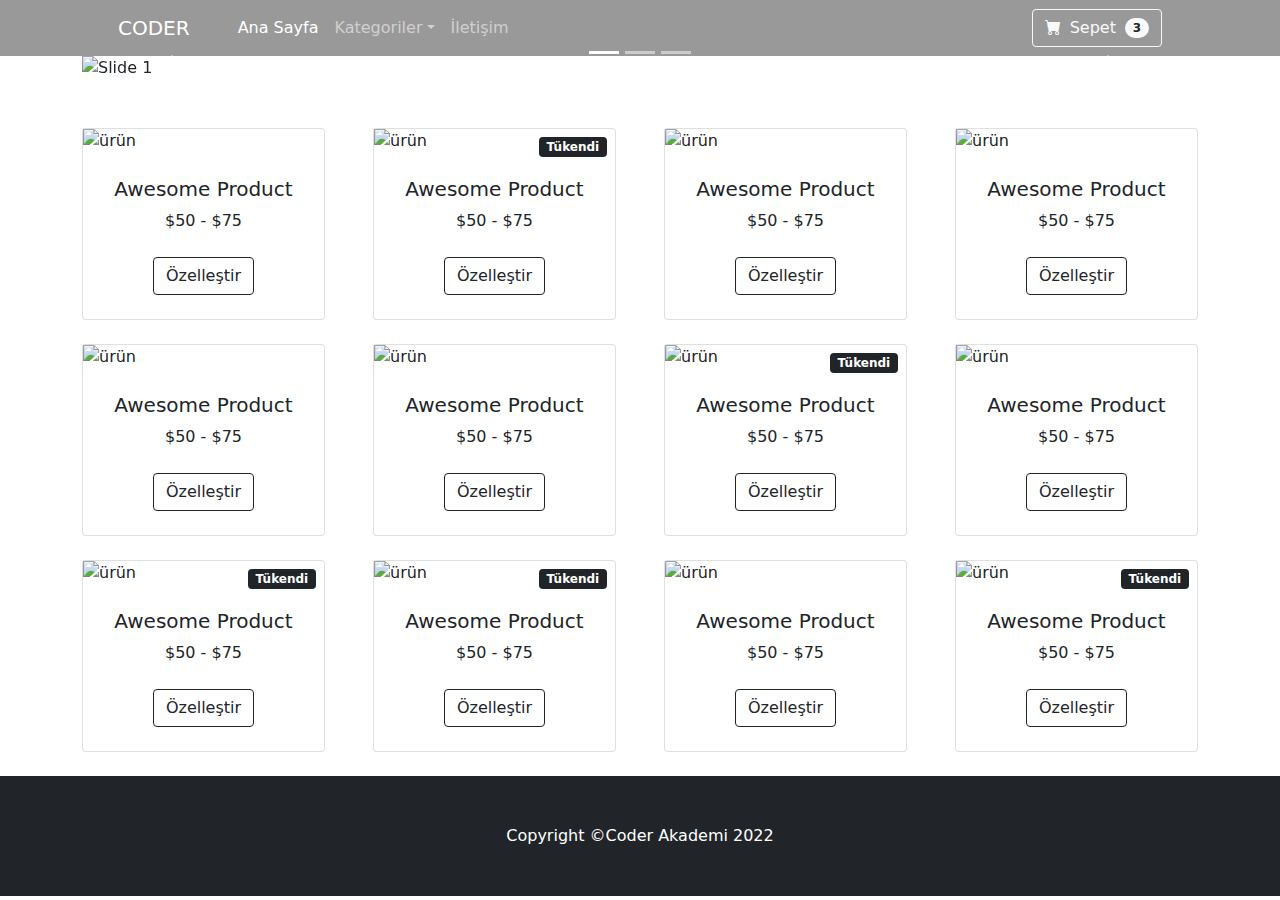
==== index.html @ fc286fdc "Product" ====
<!DOCTYPE html>
<html lang="en">

<head>
    <meta charset="UTF-8">
    <meta http-equiv="X-UA-Compatible" content="IE=edge">
    <meta name="viewport" content="width=device-width, initial-scale=1.0">
    <link href="https://cdn.jsdelivr.net/npm/bootstrap-icons@1.5.0/font/bootstrap-icons.css" rel="stylesheet" />

    <link rel="stylesheet" href="css/styles.css">
    <link rel="stylesheet" href="css/my.css">


    <title>Coder ECommerce Ana Sayfa</title>
</head>

<body>
    <!-- Navbar -->
    <nav class="navbar navbar-expand-lg navbar-dark bg-gray">
        <div class="container px-4 px-lg-5">
            <a href="" class="navbar-brand">CODER</a>
            <button class="navbar-toggler" type="button" data-bs-toggle="collapse" data-bs-target="#navbar-content">
                <span class="navbar-toggler-icon"></span>
            </button>
            <div id="navbar-content" class="collapse navbar-collapse">
                <ul class="navbar-nav me-auto mb-2 mb-lg-0 ms-lg-4">
                    <li class="nav-item"><a href="" class="nav-link active">Ana Sayfa</a></li>
                    <li class="nav-item dropdown">
                        <a href="" class="nav-link dropdown-toggle " id="navbar-dropdown" role="button"
                            data-bs-toggle="dropdown">Kategoriler</a>
                        <ul class="dropdown-menu">
                            <li><a href="" class="dropdown-item">Tüm Ürünler</a></li>
                            <li><a href="" class="dropdown-item">Bilgisayar</a></li>
                            <li><a href="" class="dropdown-item">Cep Telefonu</a></li>
                            <li><a href="" class="dropdown-item">Aksesuar</a></li>
                        </ul>
                    </li>
                    <li class="nav-item"><a href="" class="nav-link">İletişim</a></li>
                </ul>
                <form class="d-flex">
                    <button class="btn btn-outline-light">
                        <i class="bi-cart-fill me-1"></i> Sepet
                        <span class="badge bg-light text-dark ms-1 rounded-pill">3</span>
                    </button>
                </form>
            </div>
        </div>
    </nav>
    <!-- Navbar -->
    <!-- Slider -->
    <section class="container">
        <div id="carouselExampleCaptions" class="carousel slide" data-bs-ride="false">

            <!-- alttaki geçiş düğmeleri -->
            <div class="carousel-indicators">
                <button type="button" data-bs-target="#carouselExampleCaptions" data-bs-slide-to="0" aria-current="true"
                    class="active" aria-label="Slide 1"></button>
                <button type="button" data-bs-target="#carouselExampleCaptions" data-bs-slide-to="1"
                    aria-label="Slide 2"></button>
                <button type="button" data-bs-target="#carouselExampleCaptions" data-bs-slide-to="2"
                    aria-label="Slide 3"></button>
            </div>

            <!-- resimler ve yazılar -->
            <div class="carousel-inner">
                <div class="carousel-item active">
                    <img src="https://via.placeholder.com/1200x400" class="d-block w-100" alt="Slide 1">
                    <div class="carousel-caption d-none d-md-block">
                        <h5>First slide label</h5>
                        <p>Some representative placeholder content for the first slide.</p>
                    </div>
                </div>
                <div class="carousel-item">
                    <img src="https://via.placeholder.com/1200x400" class="d-block w-100" alt="slide 2">
                    <div class="carousel-caption d-none d-md-block">
                        <h5>Second slide label</h5>
                        <p>Some representative placeholder content for the second slide.</p>
                    </div>
                </div>
                <div class="carousel-item">
                    <img src="https://via.placeholder.com/1200x400" class="d-block w-100" alt="Slide 3">
                    <div class="carousel-caption d-none d-md-block">
                        <h5>Third slide label</h5>
                        <p>Some representative placeholder content for the third slide.</p>
                    </div>
                </div>
            </div>

            <!-- önceki ve sonraki butonları -->
            <button class="carousel-control-prev" type="button" data-bs-target="#carouselExampleCaptions"
                data-bs-slide="prev">
                <span class="carousel-control-prev-icon" aria-hidden="true"></span>
                <span class="visually-hidden">Previous</span>
            </button>
            <button class="carousel-control-next" type="button" data-bs-target="#carouselExampleCaptions"
                data-bs-slide="next">
                <span class="carousel-control-next-icon" aria-hidden="true"></span>
                <span class="visually-hidden">Next</span>
            </button>


        </div>
    </section>
    <!-- slider -->
    <!-- Products -->
    <section class="container mt-5">
        <div class="row gx-4 gx-lg-5 row-cols-1 row-cols-sm-2 row-cols-md-3 row-cols-xl-4 justify-content-center">

            <div class="col mb-4">
                <div class="card h-100">
                    <img src="https://via.placeholder.com/450x300" alt="ürün">
                    <div class="card-body p-4">
                        <div class="text-center">
                            <h5>Awesome Product</h5>
                            $50 - $75
                        </div>
                    </div>
                    <div class="card-footer p-4 pt-0 border-top-0 bg-transparent">
                        <div class="text-center">
                            <a href="" class="btn btn-outline-dark mt-auto">Özelleştir</a>
                        </div>
                    </div>
                </div>
            </div>
            <div class="col mb-4">
                <div class="card h-100">
                    <div class="badge bg-dark text-white position-absolute sold">Tükendi</div>
                    <img src="https://via.placeholder.com/450x300" alt="ürün">
                    <div class="card-body p-4">
                        <div class="text-center">
                            <h5>Awesome Product</h5>
                            $50 - $75
                        </div>
                    </div>
                    <div class="card-footer p-4 pt-0 border-top-0 bg-transparent">
                        <div class="text-center">
                            <a href="" class="btn btn-outline-dark mt-auto">Özelleştir</a>
                        </div>
                    </div>
                </div>
            </div>
            <div class="col mb-4">
                <div class="card h-100">
                    <img src="https://via.placeholder.com/450x300" alt="ürün">
                    <div class="card-body p-4">
                        <div class="text-center">
                            <h5>Awesome Product</h5>
                            $50 - $75
                        </div>
                    </div>
                    <div class="card-footer p-4 pt-0 border-top-0 bg-transparent">
                        <div class="text-center">
                            <a href="" class="btn btn-outline-dark mt-auto">Özelleştir</a>
                        </div>
                    </div>
                </div>
            </div>
            <div class="col mb-4">
                <div class="card h-100">
                    <img src="https://via.placeholder.com/450x300" alt="ürün">
                    <div class="card-body p-4">
                        <div class="text-center">
                            <h5>Awesome Product</h5>
                            $50 - $75
                        </div>
                    </div>
                    <div class="card-footer p-4 pt-0 border-top-0 bg-transparent">
                        <div class="text-center">
                            <a href="" class="btn btn-outline-dark mt-auto">Özelleştir</a>
                        </div>
                    </div>
                </div>
            </div>
            <div class="col mb-4">
                <div class="card h-100">
                    <img src="https://via.placeholder.com/450x300" alt="ürün">
                    <div class="card-body p-4">
                        <div class="text-center">
                            <h5>Awesome Product</h5>
                            $50 - $75
                        </div>
                    </div>
                    <div class="card-footer p-4 pt-0 border-top-0 bg-transparent">
                        <div class="text-center">
                            <a href="" class="btn btn-outline-dark mt-auto">Özelleştir</a>
                        </div>
                    </div>
                </div>
            </div>
            <div class="col mb-4">
                <div class="card h-100">
                    <img src="https://via.placeholder.com/450x300" alt="ürün">
                    <div class="card-body p-4">
                        <div class="text-center">
                            <h5>Awesome Product</h5>
                            $50 - $75
                        </div>
                    </div>
                    <div class="card-footer p-4 pt-0 border-top-0 bg-transparent">
                        <div class="text-center">
                            <a href="" class="btn btn-outline-dark mt-auto">Özelleştir</a>
                        </div>
                    </div>
                </div>
            </div>
            <div class="col mb-4">
                <div class="card h-100">
                    <div class="badge bg-dark text-white position-absolute sold">Tükendi</div>
                    <img src="https://via.placeholder.com/450x300" alt="ürün">
                    <div class="card-body p-4">
                        <div class="text-center">
                            <h5>Awesome Product</h5>
                            $50 - $75
                        </div>
                    </div>
                    <div class="card-footer p-4 pt-0 border-top-0 bg-transparent">
                        <div class="text-center">
                            <a href="" class="btn btn-outline-dark mt-auto">Özelleştir</a>
                        </div>
                    </div>
                </div>
            </div>
            <div class="col mb-4">
                <div class="card h-100">
                    <img src="https://via.placeholder.com/450x300" alt="ürün">
                    <div class="card-body p-4">
                        <div class="text-center">
                            <h5>Awesome Product</h5>
                            $50 - $75
                        </div>
                    </div>
                    <div class="card-footer p-4 pt-0 border-top-0 bg-transparent">
                        <div class="text-center">
                            <a href="" class="btn btn-outline-dark mt-auto">Özelleştir</a>
                        </div>
                    </div>
                </div>
            </div>
            <div class="col mb-4">
                <div class="card h-100">
                    <div class="badge bg-dark text-white position-absolute sold">Tükendi</div>
                    <img src="https://via.placeholder.com/450x300" alt="ürün">
                    <div class="card-body p-4">
                        <div class="text-center">
                            <h5>Awesome Product</h5>
                            $50 - $75
                        </div>
                    </div>
                    <div class="card-footer p-4 pt-0 border-top-0 bg-transparent">
                        <div class="text-center">
                            <a href="" class="btn btn-outline-dark mt-auto">Özelleştir</a>
                        </div>
                    </div>
                </div>
            </div>
            <div class="col mb-4">
                <div class="card h-100">
                    <div class="badge bg-dark text-white position-absolute sold">Tükendi</div>
                    <img src="https://via.placeholder.com/450x300" alt="ürün">
                    <div class="card-body p-4">
                        <div class="text-center">
                            <h5>Awesome Product</h5>
                            $50 - $75
                        </div>
                    </div>
                    <div class="card-footer p-4 pt-0 border-top-0 bg-transparent">
                        <div class="text-center">
                            <a href="" class="btn btn-outline-dark mt-auto">Özelleştir</a>
                        </div>
                    </div>
                </div>
            </div>
            <div class="col mb-4">
                <div class="card h-100">
                    <img src="https://via.placeholder.com/450x300" alt="ürün">
                    <div class="card-body p-4">
                        <div class="text-center">
                            <h5>Awesome Product</h5>
                            $50 - $75
                        </div>
                    </div>
                    <div class="card-footer p-4 pt-0 border-top-0 bg-transparent">
                        <div class="text-center">
                            <a href="" class="btn btn-outline-dark mt-auto">Özelleştir</a>
                        </div>
                    </div>
                </div>
            </div>
            <div class="col mb-4">
                <div class="card h-100">
                    <div class="badge bg-dark text-white position-absolute sold">Tükendi</div>
                    <img src="https://via.placeholder.com/450x300" alt="ürün">
                    <div class="card-body p-4">
                        <div class="text-center">
                            <h5>Awesome Product</h5>
                            $50 - $75
                        </div>
                    </div>
                    <div class="card-footer p-4 pt-0 border-top-0 bg-transparent">
                        <div class="text-center">
                            <a href="" class="btn btn-outline-dark mt-auto">Özelleştir</a>
                        </div>
                    </div>
                </div>
            </div>
        </div>
    </section>
    <!-- Products -->


    <!-- footer -->
    <footer class="py-5 bg-dark">
        <div class="container">
            <p class="m-0 text-center text-white">Copyright &copy;Coder Akademi 2022</p>
        </div>
    </footer>
    <!-- footer -->


    <script src="https://cdn.jsdelivr.net/npm/bootstrap@5.1.3/dist/js/bootstrap.bundle.min.js"></script>
</body>

</html>
---- css/my.css ----
.bg-gray {
    background-color: rgb(153, 153, 153);
}

.sold {
    top: 0.5rem;
    right: 0.5rem;
}
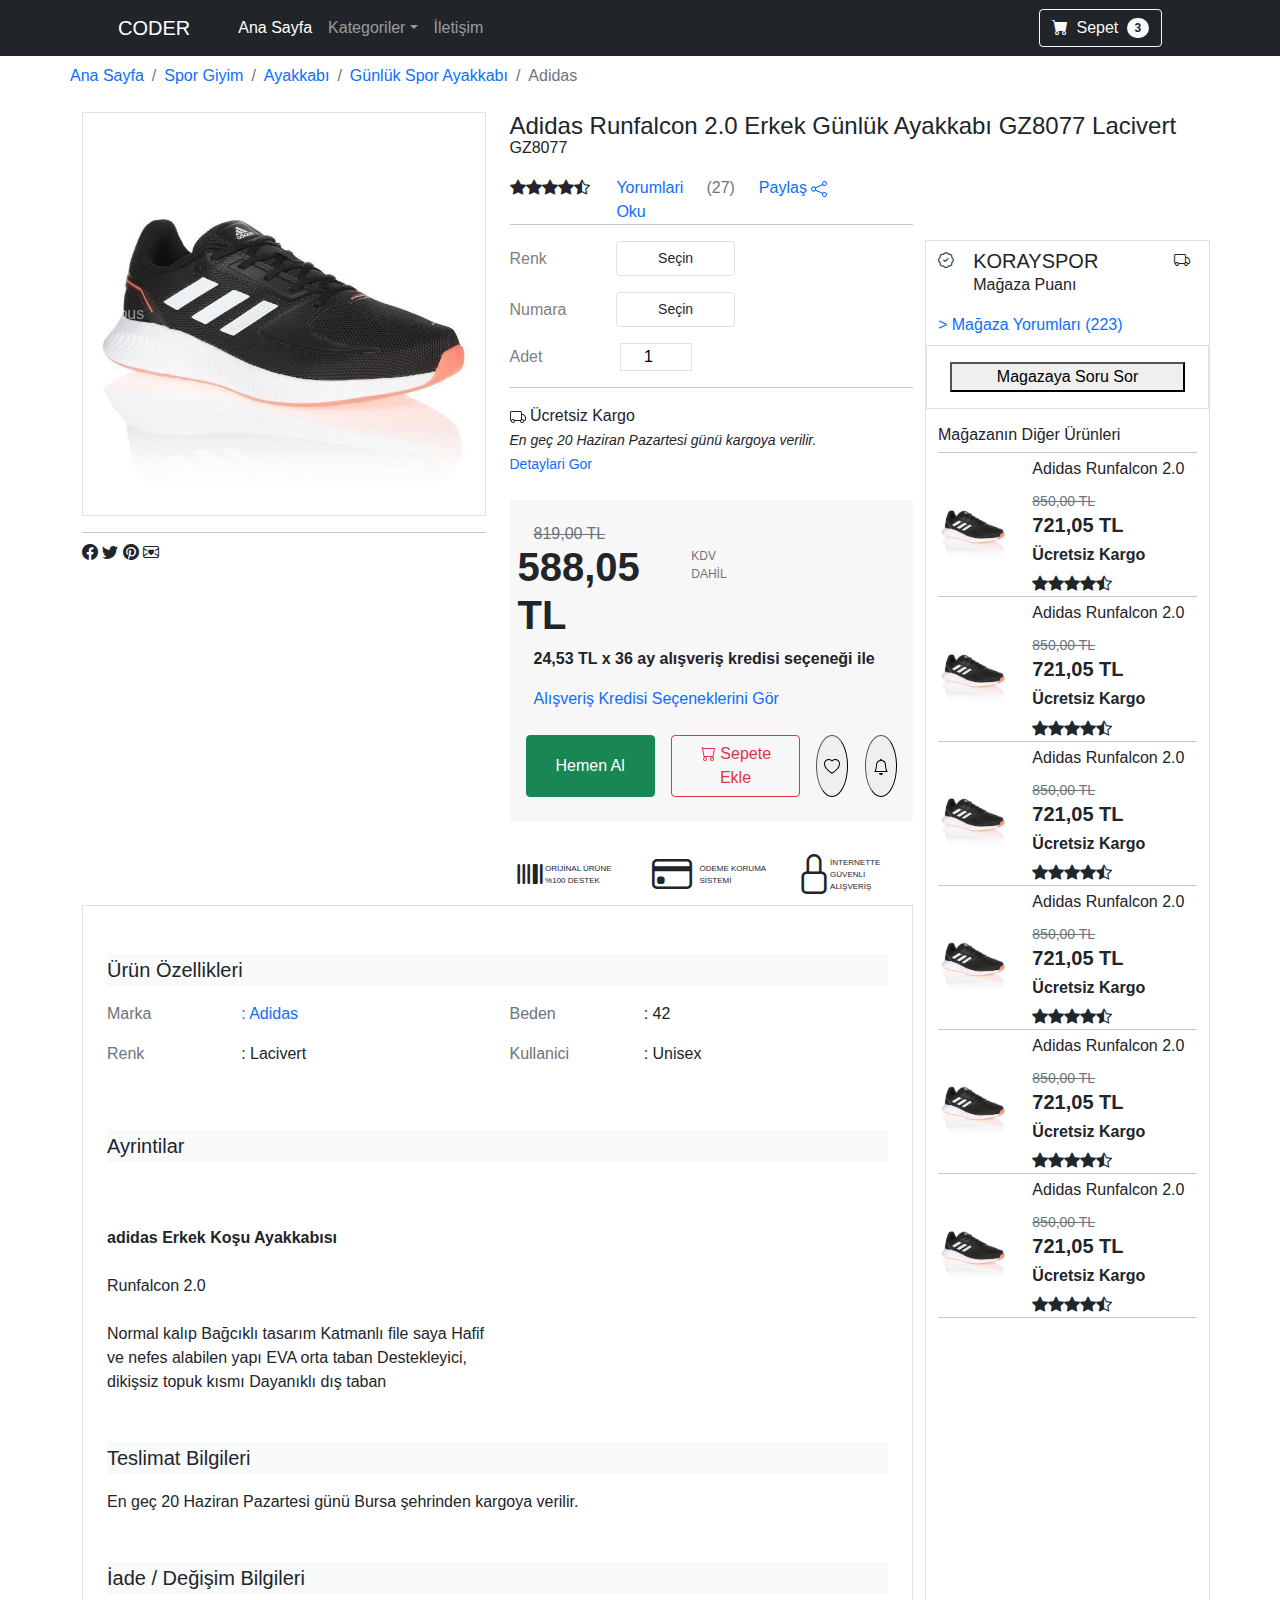
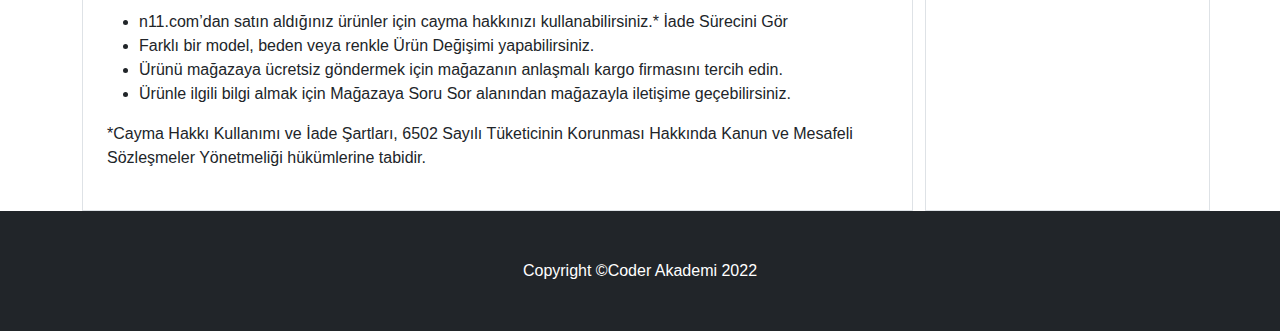
==== commit e106fd5a: "index" ====
--- a/index.html
+++ b/index.html
@@ -7,16 +7,19 @@
     <meta name="viewport" content="width=device-width, initial-scale=1.0">
     <link href="https://cdn.jsdelivr.net/npm/bootstrap-icons@1.5.0/font/bootstrap-icons.css" rel="stylesheet" />
 
+
+    <link rel="stylesheet" href="css/my.css">
+
     <link rel="stylesheet" href="css/styles.css">
-    <link rel="stylesheet" href="css/my.css">
-
-
-    <title>Coder ECommerce Ana Sayfa</title>
+    <link rel="stylesheet" href="css/product.css">
+
+
+    <title>Coder ECommerce Urun Sayfasi</title>
 </head>
 
 <body>
     <!-- Navbar -->
-    <nav class="navbar navbar-expand-lg navbar-dark bg-gray">
+    <nav class="navbar navbar-expand-lg navbar-dark bg-dark">
         <div class="container px-4 px-lg-5">
             <a href="" class="navbar-brand">CODER</a>
             <button class="navbar-toggler" type="button" data-bs-toggle="collapse" data-bs-target="#navbar-content">
@@ -47,269 +50,400 @@
         </div>
     </nav>
     <!-- Navbar -->
-    <!-- Slider -->
-    <section class="container">
-        <div id="carouselExampleCaptions" class="carousel slide" data-bs-ride="false">
-
-            <!-- alttaki geçiş düğmeleri -->
-            <div class="carousel-indicators">
-                <button type="button" data-bs-target="#carouselExampleCaptions" data-bs-slide-to="0" aria-current="true"
-                    class="active" aria-label="Slide 1"></button>
-                <button type="button" data-bs-target="#carouselExampleCaptions" data-bs-slide-to="1"
-                    aria-label="Slide 2"></button>
-                <button type="button" data-bs-target="#carouselExampleCaptions" data-bs-slide-to="2"
-                    aria-label="Slide 3"></button>
+
+
+    <!-- Breadcrumb -->
+    <nav class="container breadcrumb">
+        <ol class="breadcrumb my-2">
+            <li class="breadcrumb-item"><a href="#">Ana Sayfa</a></li>
+            <li class="breadcrumb-item"><a href="#">Spor Giyim </a></li>
+            <li class="breadcrumb-item"><a href="#">Ayakkabı</a></li>
+            <li class="breadcrumb-item"><a href="#">Günlük Spor
+                    Ayakkabı</a></li>
+            <li class="breadcrumb-item active">Adidas </li>
+
+        </ol>
+    </nav>
+    <!-- Breadcrumb -->
+
+
+    <!-- Product -->
+    <div class="container ">
+        <div class="row">
+            <div class="left col-9">
+                <div class="row">
+                    <div class="col">
+                        <div class="urun-slider border">
+                            <div id="carouselExampleIndicators" class="carousel slide" data-ride="carousel">
+                                <ol class="carousel-indicators">
+                                    <li data-target="#carouselExampleIndicators" data-slide-to="0" class="active"></li>
+                                    <li data-target="#carouselExampleIndicators" data-slide-to="1"></li>
+                                    <li data-target="#carouselExampleIndicators" data-slide-to="2"></li>
+                                </ol>
+                                <div class="carousel-inner">
+                                    <div class="carousel-item active">
+                                        <img class="d-block w-100" src="img/Product1.jpg" alt="First slide">
+                                    </div>
+                                    <div class="carousel-item">
+                                        <img class="d-block w-100" src="img/2.jpg" alt="Second slide">
+                                    </div>
+                                    <div class="carousel-item">
+                                        <img class="d-block w-100" src="img/" alt="Third slide">
+                                    </div>
+                                </div>
+                                <a class="carousel-control-prev" href="#carouselExampleIndicators" role="button"
+                                    data-slide="prev">
+                                    <span class="carousel-control-prev-icon" aria-hidden="true"></span>
+                                    <span class="sr-only">Previous</span>
+                                </a>
+                                <a class="carousel-control-next" href="#carouselExampleIndicators" role="button"
+                                    data-slide="next">
+                                    <span class="carousel-control-next-icon" aria-hidden="true"></span>
+                                    <span class="sr-only">Next</span>
+                                </a>
+                            </div>
+
+                        </div>
+
+                        <hr class="mb-2">
+
+                        <i class="bi bi-facebook"></i>
+                        <i class="bi bi-twitter"></i>
+                        <i class="bi bi-pinterest"></i>
+                        <i class="bi bi-envelope-heart"></i>
+
+                    </div>
+
+                    <div class="col">
+
+                        <h4 id="product-header">Adidas Runfalcon 2.0 Erkek Günlük Ayakkabı GZ8077 Lacivert
+                        </h4>
+                        <p class="mt-4">GZ8077 </p>
+                        <div class="row ">
+                            <div class="star col-3  justify-content-end pr-1">
+                                <i class="bi bi-star-fill"></i><i class="bi bi-star-fill"></i><i
+                                    class="bi bi-star-fill"></i><i class="bi bi-star-fill"></i><i
+                                    class="bi bi-star-half"></i>
+                            </div>
+                            <div class="comment d-flex ml-0 col-4 justify-content-start">
+                                <a href="">Yorumlari Oku </a>
+                                <p class="text-secondary"> (27)</p>
+                            </div>
+                            <div class="share col-3">
+                                <a href="">Paylaş <svg xmlns="http://www.w3.org/2000/svg" width="16" height="16"
+                                        fill="currentColor" class="bi bi-share" viewBox="0 0 16 16">
+                                        <path
+                                            d="M13.5 1a1.5 1.5 0 1 0 0 3 1.5 1.5 0 0 0 0-3zM11 2.5a2.5 2.5 0 1 1 .603 1.628l-6.718 3.12a2.499 2.499 0 0 1 0 1.504l6.718 3.12a2.5 2.5 0 1 1-.488.876l-6.718-3.12a2.5 2.5 0 1 1 0-3.256l6.718-3.12A2.5 2.5 0 0 1 11 2.5zm-8.5 4a1.5 1.5 0 1 0 0 3 1.5 1.5 0 0 0 0-3zm11 5.5a1.5 1.5 0 1 0 0 3 1.5 1.5 0 0 0 0-3z" />
+                                    </svg></a>
+                            </div>
+                        </div>
+                        <hr class="p-0 mt-0">
+
+                        <div class="Acilir3lu row mb-3">
+                            <p class=" my-auto col-3 text-md-start">Renk</p>
+                            <div class="col-4 dropdown">
+                                <select class="form-control border text-center" id="exampleFormControlSelect1">
+                                    <option class="text-secondary">Seçin</option>
+
+                                    <option>Lacivert</option>
+                                    <option>Siyah</option>
+                                    <option>Kirmizi</option>
+                                    <option>Bej</option>
+
+                                </select>
+                            </div>
+                        </div>
+                        <div class="Acilir3lu row mb-3">
+                            <p class="my-auto col-3 text-md-start">Numara</p>
+                            <div class="col-4">
+                                <select class="form-control border text-center" id="exampleFormControlSelect1">
+                                    <option class="text-secondary">Seçin</option>
+
+                                    <option>40</option>
+                                    <option>41</option>
+                                    <option>42</option>
+                                    <option>43</option>
+
+                                </select>
+                            </div>
+                        </div>
+                        <div class="Acilir3lu row mb-3">
+                            <p class="my-auto col-3">Adet</p>
+                            <input class="col-2  my-auto mx-3 border text-center" type="number" name="" value="1"
+                                min="1" max="999" maxlength="3">
+                        </div>
+                        <hr>
+                        <span><svg xmlns="http://www.w3.org/2000/svg" width="16" height="16" fill="currentColor"
+                                class="bi bi-truck" viewBox="0 0 16 16">
+                                <path
+                                    d="M0 3.5A1.5 1.5 0 0 1 1.5 2h9A1.5 1.5 0 0 1 12 3.5V5h1.02a1.5 1.5 0 0 1 1.17.563l1.481 1.85a1.5 1.5 0 0 1 .329.938V10.5a1.5 1.5 0 0 1-1.5 1.5H14a2 2 0 1 1-4 0H5a2 2 0 1 1-3.998-.085A1.5 1.5 0 0 1 0 10.5v-7zm1.294 7.456A1.999 1.999 0 0 1 4.732 11h5.536a2.01 2.01 0 0 1 .732-.732V3.5a.5.5 0 0 0-.5-.5h-9a.5.5 0 0 0-.5.5v7a.5.5 0 0 0 .294.456zM12 10a2 2 0 0 1 1.732 1h.768a.5.5 0 0 0 .5-.5V8.35a.5.5 0 0 0-.11-.312l-1.48-1.85A.5.5 0 0 0 13.02 6H12v4zm-9 1a1 1 0 1 0 0 2 1 1 0 0 0 0-2zm9 0a1 1 0 1 0 0 2 1 1 0 0 0 0-2z" />
+                            </svg> Ücretsiz Kargo</span> <br>
+                        <small class="fst-italic ">En geç 20 Haziran Pazartesi günü kargoya verilir.</small>
+                        <br><small><a href="">Detaylari Gor</a> </small>
+                        <div class="price-tag mt-4">
+                            <h6 class="container mt-2 mb-0 pt-4 "><s class="text-secondary"> 819,00 TL</s>
+                            </h6>
+                            <div class="row mt-0 ">
+                                <h1 class="mt-0 ms-2 fw-bold d-flex col justify-content-center pe-0">
+                                    588,05 TL</h1>
+                                <p class="col mt-1 fs-6 d-flex me-5 ps-0 text-secondary kdv">KDV
+                                    <br> DAHİL
+                                </p>
+                            </div>
+
+
+                            <p class="container fw-bold fs-6">24,53 TL x 36 ay alışveriş kredisi seçeneği ile</p>
+                            <a class="ms-4" href="">Alışveriş Kredisi Seçeneklerini Gör</a>
+                            <div class="row mx-2 mt-4 pb-4 justify-content-around">
+                                <button type="button" class="btn col-4 btn-success">Hemen Al</button>
+                                <button type="button" class="btn btn btn-outline-danger col-4"><svg
+                                        xmlns="http://www.w3.org/2000/svg" width="16" height="16" fill="currentColor"
+                                        class="bi bi-cart" viewBox="0 2 16 16">
+                                        <path
+                                            d="M0 1.5A.5.5 0 0 1 .5 1H2a.5.5 0 0 1 .485.379L2.89 3H14.5a.5.5 0 0 1 .491.592l-1.5 8A.5.5 0 0 1 13 12H4a.5.5 0 0 1-.491-.408L2.01 3.607 1.61 2H.5a.5.5 0 0 1-.5-.5zM3.102 4l1.313 7h8.17l1.313-7H3.102zM5 12a2 2 0 1 0 0 4 2 2 0 0 0 0-4zm7 0a2 2 0 1 0 0 4 2 2 0 0 0 0-4zm-7 1a1 1 0 1 1 0 2 1 1 0 0 1 0-2zm7 0a1 1 0 1 1 0 2 1 1 0 0 1 0-2z" />
+                                    </svg> Sepete Ekle</button>
+                                <button class="col-1 border-1 rounded-circle gx-0">
+                                    <svg xmlns="http://www.w3.org/2000/svg" width="16" height="16" fill="currentColor"
+                                        class="bi bi-heart" viewBox="0 0 16 16">
+                                        <path
+                                            d="m8 2.748-.717-.737C5.6.281 2.514.878 1.4 3.053c-.523 1.023-.641 2.5.314 4.385.92 1.815 2.834 3.989 6.286 6.357 3.452-2.368 5.365-4.542 6.286-6.357.955-1.886.838-3.362.314-4.385C13.486.878 10.4.28 8.717 2.01L8 2.748zM8 15C-7.333 4.868 3.279-3.04 7.824 1.143c.06.055.119.112.176.171a3.12 3.12 0 0 1 .176-.17C12.72-3.042 23.333 4.867 8 15z" />
+                                    </svg></button>
+                                <button class="col-1 border-1 rounded-circle gx-0 "><svg
+                                        xmlns="http://www.w3.org/2000/svg" width="16" height="16" fill="currentColor"
+                                        class="bi bi-bell" viewBox="0 0 16 16">
+                                        <path
+                                            d="M8 16a2 2 0 0 0 2-2H6a2 2 0 0 0 2 2zM8 1.918l-.797.161A4.002 4.002 0 0 0 4 6c0 .628-.134 2.197-.459 3.742-.16.767-.376 1.566-.663 2.258h10.244c-.287-.692-.502-1.49-.663-2.258C12.134 8.197 12 6.628 12 6a4.002 4.002 0 0 0-3.203-3.92L8 1.917zM14.22 12c.223.447.481.801.78 1H1c.299-.199.557-.553.78-1C2.68 10.2 3 6.88 3 6c0-2.42 1.72-4.44 4.005-4.901a1 1 0 1 1 1.99 0A5.002 5.002 0 0 1 13 6c0 .88.32 4.2 1.22 6z" />
+                                    </svg></button>
+                            </div>
+
+
+
+
+
+                        </div>
+                        <div class="row mt-4">
+                            <div class="col-4">
+                                <div class="row">
+                                    <i class="fs-1 text col-3 bi bi-upc"></i>
+                                    <p class="col-8 my-auto bilgi">ORİJİNAL ÜRÜNE
+                                        %100 DESTEK</p>
+                                </div>
+                            </div>
+                            <div class="col-4">
+                                <div class="row">
+                                    <i class="col-4 fs-1 bi bi-credit-card"></i>
+                                    <p class="col-8 my-auto bilgi">ÖDEME
+                                        KORUMA SİSTEMİ</p>
+                                </div>
+                            </div>
+                            <div class="col-4">
+                                <div class="row">
+                                    <i class="col-3 fs-1 bi bi-lock"></i>
+                                    <p class="col-8 my-auto bilgi">İNTERNETTE
+                                        GÜVENLİ ALIŞVERİŞ</p>
+                                </div>
+                            </div>
+                        </div>
+                    </div>
+
+                </div>
+                <!-- PRODUCT INFO -->
+                <div class="container border">
+                    <div class="product-detail mt-4 ">
+                        <h5 class="bg-light bg-gradient mt-5 mb-3 py-1">Ürün Özellikleri</h5>
+                        <div class="row">
+                            <div class="col-2">
+                                <p class="text-secondary">Marka </p>
+                                <p class="text-secondary">Renk </p>
+                            </div>
+                            <div class="col-4">
+                                <p><a href="">: Adidas</a></p>
+
+                                <p>: Lacivert</p>
+                            </div>
+                            <div class="col-2">
+                                <p class="text-secondary">Beden </p>
+                                <p class="text-secondary">Kullanici </p>
+                            </div>
+                            <div class="col-4">
+                                <p>: 42</p>
+                                <p>: Unisex</p>
+                            </div>
+                        </div>
+                        <h5 class="bg-light bg-gradient mt-5 mb-3 py-1">Ayrintilar</h5>
+                        <img class=" d-flex mx-auto"
+                            src="https://n11scdn.akamaized.net/a1/org/spor-outdoor/gunluk-spor-ayakkabi/adidas-runfalcon-20-erkek-gunluk-ayakkabi-gz8077-lacivert__1223127961132160.jpg"
+                            alt="">
+                        <p class="w-50 mt-5">
+                            <b>adidas Erkek Koşu Ayakkabısı</b> <br> <br>
+                            Runfalcon 2.0 <br> <br>
+
+                            Normal kalıp
+                            Bağcıklı tasarım
+                            Katmanlı file saya
+                            Hafif ve nefes alabilen yapı
+                            EVA orta taban
+                            Destekleyici, dikişsiz topuk kısmı
+                            Dayanıklı dış taban
+
+                        </p>
+                        <h5 class="bg-light bg-gradient mt-5 mb-3 py-1">Teslimat Bilgileri</h5>
+                        <p>En geç 20 Haziran Pazartesi günü Bursa şehrinden kargoya verilir.
+                        </p>
+                        <h5 class="bg-light bg-gradient mt-5 mb-3 py-1">İade / Değişim Bilgileri </h5>
+                        <ul>
+                            <li>n11.com’dan satın aldığınız ürünler için cayma hakkınızı kullanabilirsiniz.* İade
+                                Sürecini Gör</li>
+                            <li>Farklı bir model, beden veya renkle Ürün Değişimi yapabilirsiniz.</li>
+                            <li>Ürünü mağazaya ücretsiz göndermek için mağazanın anlaşmalı kargo firmasını tercih edin.
+                            </li>
+                            <li>Ürünle ilgili bilgi almak için Mağazaya Soru Sor alanından mağazayla iletişime
+                                geçebilirsiniz.</li>
+
+                        </ul>
+                        <p> *Cayma Hakkı Kullanımı ve İade Şartları, 6502 Sayılı Tüketicinin Korunması Hakkında Kanun ve
+                            Mesafeli Sözleşmeler Yönetmeliği hükümlerine tabidir.
+                        </p>
+                    </div>
+
+
+                    <img class="container"
+                        src="https://n11scdn.akamaized.net/a1/org/spor-outdoor/gunluk-spor-ayakkabi/adidas-runfalcon-20-erkek-gunluk-ayakkabi-gz8077-lacivert__1270281256522418.jpg"
+                        alt="">
+                    <img class="container"
+                        src="https://n11scdn.akamaized.net/a1/org/spor-outdoor/gunluk-spor-ayakkabi/adidas-runfalcon-20-erkek-gunluk-ayakkabi-gz8077-lacivert__1092303742585474.jpg"
+                        alt="">
+                </div>
+                <!-- PRODUCT INFO -->
             </div>
 
-            <!-- resimler ve yazılar -->
-            <div class="carousel-inner">
-                <div class="carousel-item active">
-                    <img src="https://via.placeholder.com/1200x400" class="d-block w-100" alt="Slide 1">
-                    <div class="carousel-caption d-none d-md-block">
-                        <h5>First slide label</h5>
-                        <p>Some representative placeholder content for the first slide.</p>
-                    </div>
-                </div>
-                <div class="carousel-item">
-                    <img src="https://via.placeholder.com/1200x400" class="d-block w-100" alt="slide 2">
-                    <div class="carousel-caption d-none d-md-block">
-                        <h5>Second slide label</h5>
-                        <p>Some representative placeholder content for the second slide.</p>
-                    </div>
-                </div>
-                <div class="carousel-item">
-                    <img src="https://via.placeholder.com/1200x400" class="d-block w-100" alt="Slide 3">
-                    <div class="carousel-caption d-none d-md-block">
-                        <h5>Third slide label</h5>
-                        <p>Some representative placeholder content for the third slide.</p>
-                    </div>
-                </div>
+            <div class="container right col-3 border">
+
+                <div class="row mt-2">
+                    <div class="col-2">
+                        <i class="bi bi-patch-check "></i>
+                    </div>
+                    <div class="col-8 ps-0">
+                        <h5 class="mb-0">KORAYSPOR</h5>
+                        <p>Mağaza Puanı</p>
+                    </div>
+                    <div class="col-2">
+                        <i class="bi bi-truck"></i>
+                    </div>
+                </div>
+                <a href="">> Mağaza Yorumları (223)</a>
+                <div class="soru my-2 row border justify-content-center">
+                    <button class="my-3 col-10 "> Magazaya Soru Sor</button>
+                </div>
+                <h6 class="pt-2">Mağazanın Diğer Ürünleri</h6>
+                <hr class="mt-0 mb-1">
+
+                <div class="kutu row">
+                    <img class="col-4 m-auto" src="img/Product1.jpg" alt="">
+
+
+                    <div class="col-8 small-box">
+                        <p class="mb-2">Adidas Runfalcon 2.0 </p>
+                        <small><s class="my-0 text-secondary">850,00 TL</s></small>
+                        <h5 class="fw-bold">721,05 TL</h5>
+                        <h6 class="fw-bold">Ücretsiz Kargo</h6>
+                        <i class="bi bi-star-fill"></i><i class="bi bi-star-fill"></i><i class="bi bi-star-fill"></i><i
+                            class="bi bi-star-fill"></i><i class="bi bi-star-half"></i>
+                    </div>
+
+                </div>
+                <hr class="mt-0 mb-1">
+                <div class="kutu row">
+                    <img class="col-4 m-auto" src="img/Product1.jpg" alt="">
+
+
+                    <div class="col-8 small-box">
+                        <p class="mb-2">Adidas Runfalcon 2.0 </p>
+                        <small><s class="my-0 text-secondary">850,00 TL</s></small>
+                        <h5 class="fw-bold">721,05 TL</h5>
+                        <h6 class="fw-bold">Ücretsiz Kargo</h6>
+                        <i class="bi bi-star-fill"></i><i class="bi bi-star-fill"></i><i class="bi bi-star-fill"></i><i
+                            class="bi bi-star-fill"></i><i class="bi bi-star-half"></i>
+                    </div>
+
+                </div>
+                <hr class="mt-0 mb-1">
+                <div class="kutu row">
+                    <img class="col-4 m-auto" src="img/Product1.jpg" alt="">
+
+
+                    <div class="col-8 small-box">
+                        <p class="mb-2">Adidas Runfalcon 2.0 </p>
+                        <small><s class="my-0 text-secondary">850,00 TL</s></small>
+                        <h5 class="fw-bold">721,05 TL</h5>
+                        <h6 class="fw-bold">Ücretsiz Kargo</h6>
+                        <i class="bi bi-star-fill"></i><i class="bi bi-star-fill"></i><i class="bi bi-star-fill"></i><i
+                            class="bi bi-star-fill"></i><i class="bi bi-star-half"></i>
+                    </div>
+
+                </div>
+                <hr class="mt-0 mb-1">
+                <div class="kutu row">
+                    <img class="col-4 m-auto" src="img/Product1.jpg" alt="">
+
+
+                    <div class="col-8 small-box">
+                        <p class="mb-2">Adidas Runfalcon 2.0 </p>
+                        <small><s class="my-0 text-secondary">850,00 TL</s></small>
+                        <h5 class="fw-bold">721,05 TL</h5>
+                        <h6 class="fw-bold">Ücretsiz Kargo</h6>
+                        <i class="bi bi-star-fill"></i><i class="bi bi-star-fill"></i><i class="bi bi-star-fill"></i><i
+                            class="bi bi-star-fill"></i><i class="bi bi-star-half"></i>
+                    </div>
+
+                </div>
+                <hr class="mt-0 mb-1">
+                <div class="kutu row">
+                    <img class="col-4 m-auto" src="img/Product1.jpg" alt="">
+
+
+                    <div class="col-8 small-box">
+                        <p class="mb-2">Adidas Runfalcon 2.0 </p>
+                        <small><s class="my-0 text-secondary">850,00 TL</s></small>
+                        <h5 class="fw-bold">721,05 TL</h5>
+                        <h6 class="fw-bold">Ücretsiz Kargo</h6>
+                        <i class="bi bi-star-fill"></i><i class="bi bi-star-fill"></i><i class="bi bi-star-fill"></i><i
+                            class="bi bi-star-fill"></i><i class="bi bi-star-half"></i>
+                    </div>
+
+                </div>
+                <hr class="mt-0 mb-1">
+                <div class="kutu row">
+                    <img class="col-4 m-auto" src="img/Product1.jpg" alt="">
+
+
+                    <div class="col-8 small-box">
+                        <p class="mb-2">Adidas Runfalcon 2.0 </p>
+                        <small><s class="my-0 text-secondary">850,00 TL</s></small>
+                        <h5 class="fw-bold">721,05 TL</h5>
+                        <h6 class="fw-bold">Ücretsiz Kargo</h6>
+                        <i class="bi bi-star-fill"></i><i class="bi bi-star-fill"></i><i class="bi bi-star-fill"></i><i
+                            class="bi bi-star-fill"></i><i class="bi bi-star-half"></i>
+                    </div>
+
+                </div>
+                <hr class="mt-0 mb-1">
             </div>
 
-            <!-- önceki ve sonraki butonları -->
-            <button class="carousel-control-prev" type="button" data-bs-target="#carouselExampleCaptions"
-                data-bs-slide="prev">
-                <span class="carousel-control-prev-icon" aria-hidden="true"></span>
-                <span class="visually-hidden">Previous</span>
-            </button>
-            <button class="carousel-control-next" type="button" data-bs-target="#carouselExampleCaptions"
-                data-bs-slide="next">
-                <span class="carousel-control-next-icon" aria-hidden="true"></span>
-                <span class="visually-hidden">Next</span>
-            </button>
-
-
         </div>
-    </section>
-    <!-- slider -->
-    <!-- Products -->
-    <section class="container mt-5">
-        <div class="row gx-4 gx-lg-5 row-cols-1 row-cols-sm-2 row-cols-md-3 row-cols-xl-4 justify-content-center">
-
-            <div class="col mb-4">
-                <div class="card h-100">
-                    <img src="https://via.placeholder.com/450x300" alt="ürün">
-                    <div class="card-body p-4">
-                        <div class="text-center">
-                            <h5>Awesome Product</h5>
-                            $50 - $75
-                        </div>
-                    </div>
-                    <div class="card-footer p-4 pt-0 border-top-0 bg-transparent">
-                        <div class="text-center">
-                            <a href="" class="btn btn-outline-dark mt-auto">Özelleştir</a>
-                        </div>
-                    </div>
-                </div>
-            </div>
-            <div class="col mb-4">
-                <div class="card h-100">
-                    <div class="badge bg-dark text-white position-absolute sold">Tükendi</div>
-                    <img src="https://via.placeholder.com/450x300" alt="ürün">
-                    <div class="card-body p-4">
-                        <div class="text-center">
-                            <h5>Awesome Product</h5>
-                            $50 - $75
-                        </div>
-                    </div>
-                    <div class="card-footer p-4 pt-0 border-top-0 bg-transparent">
-                        <div class="text-center">
-                            <a href="" class="btn btn-outline-dark mt-auto">Özelleştir</a>
-                        </div>
-                    </div>
-                </div>
-            </div>
-            <div class="col mb-4">
-                <div class="card h-100">
-                    <img src="https://via.placeholder.com/450x300" alt="ürün">
-                    <div class="card-body p-4">
-                        <div class="text-center">
-                            <h5>Awesome Product</h5>
-                            $50 - $75
-                        </div>
-                    </div>
-                    <div class="card-footer p-4 pt-0 border-top-0 bg-transparent">
-                        <div class="text-center">
-                            <a href="" class="btn btn-outline-dark mt-auto">Özelleştir</a>
-                        </div>
-                    </div>
-                </div>
-            </div>
-            <div class="col mb-4">
-                <div class="card h-100">
-                    <img src="https://via.placeholder.com/450x300" alt="ürün">
-                    <div class="card-body p-4">
-                        <div class="text-center">
-                            <h5>Awesome Product</h5>
-                            $50 - $75
-                        </div>
-                    </div>
-                    <div class="card-footer p-4 pt-0 border-top-0 bg-transparent">
-                        <div class="text-center">
-                            <a href="" class="btn btn-outline-dark mt-auto">Özelleştir</a>
-                        </div>
-                    </div>
-                </div>
-            </div>
-            <div class="col mb-4">
-                <div class="card h-100">
-                    <img src="https://via.placeholder.com/450x300" alt="ürün">
-                    <div class="card-body p-4">
-                        <div class="text-center">
-                            <h5>Awesome Product</h5>
-                            $50 - $75
-                        </div>
-                    </div>
-                    <div class="card-footer p-4 pt-0 border-top-0 bg-transparent">
-                        <div class="text-center">
-                            <a href="" class="btn btn-outline-dark mt-auto">Özelleştir</a>
-                        </div>
-                    </div>
-                </div>
-            </div>
-            <div class="col mb-4">
-                <div class="card h-100">
-                    <img src="https://via.placeholder.com/450x300" alt="ürün">
-                    <div class="card-body p-4">
-                        <div class="text-center">
-                            <h5>Awesome Product</h5>
-                            $50 - $75
-                        </div>
-                    </div>
-                    <div class="card-footer p-4 pt-0 border-top-0 bg-transparent">
-                        <div class="text-center">
-                            <a href="" class="btn btn-outline-dark mt-auto">Özelleştir</a>
-                        </div>
-                    </div>
-                </div>
-            </div>
-            <div class="col mb-4">
-                <div class="card h-100">
-                    <div class="badge bg-dark text-white position-absolute sold">Tükendi</div>
-                    <img src="https://via.placeholder.com/450x300" alt="ürün">
-                    <div class="card-body p-4">
-                        <div class="text-center">
-                            <h5>Awesome Product</h5>
-                            $50 - $75
-                        </div>
-                    </div>
-                    <div class="card-footer p-4 pt-0 border-top-0 bg-transparent">
-                        <div class="text-center">
-                            <a href="" class="btn btn-outline-dark mt-auto">Özelleştir</a>
-                        </div>
-                    </div>
-                </div>
-            </div>
-            <div class="col mb-4">
-                <div class="card h-100">
-                    <img src="https://via.placeholder.com/450x300" alt="ürün">
-                    <div class="card-body p-4">
-                        <div class="text-center">
-                            <h5>Awesome Product</h5>
-                            $50 - $75
-                        </div>
-                    </div>
-                    <div class="card-footer p-4 pt-0 border-top-0 bg-transparent">
-                        <div class="text-center">
-                            <a href="" class="btn btn-outline-dark mt-auto">Özelleştir</a>
-                        </div>
-                    </div>
-                </div>
-            </div>
-            <div class="col mb-4">
-                <div class="card h-100">
-                    <div class="badge bg-dark text-white position-absolute sold">Tükendi</div>
-                    <img src="https://via.placeholder.com/450x300" alt="ürün">
-                    <div class="card-body p-4">
-                        <div class="text-center">
-                            <h5>Awesome Product</h5>
-                            $50 - $75
-                        </div>
-                    </div>
-                    <div class="card-footer p-4 pt-0 border-top-0 bg-transparent">
-                        <div class="text-center">
-                            <a href="" class="btn btn-outline-dark mt-auto">Özelleştir</a>
-                        </div>
-                    </div>
-                </div>
-            </div>
-            <div class="col mb-4">
-                <div class="card h-100">
-                    <div class="badge bg-dark text-white position-absolute sold">Tükendi</div>
-                    <img src="https://via.placeholder.com/450x300" alt="ürün">
-                    <div class="card-body p-4">
-                        <div class="text-center">
-                            <h5>Awesome Product</h5>
-                            $50 - $75
-                        </div>
-                    </div>
-                    <div class="card-footer p-4 pt-0 border-top-0 bg-transparent">
-                        <div class="text-center">
-                            <a href="" class="btn btn-outline-dark mt-auto">Özelleştir</a>
-                        </div>
-                    </div>
-                </div>
-            </div>
-            <div class="col mb-4">
-                <div class="card h-100">
-                    <img src="https://via.placeholder.com/450x300" alt="ürün">
-                    <div class="card-body p-4">
-                        <div class="text-center">
-                            <h5>Awesome Product</h5>
-                            $50 - $75
-                        </div>
-                    </div>
-                    <div class="card-footer p-4 pt-0 border-top-0 bg-transparent">
-                        <div class="text-center">
-                            <a href="" class="btn btn-outline-dark mt-auto">Özelleştir</a>
-                        </div>
-                    </div>
-                </div>
-            </div>
-            <div class="col mb-4">
-                <div class="card h-100">
-                    <div class="badge bg-dark text-white position-absolute sold">Tükendi</div>
-                    <img src="https://via.placeholder.com/450x300" alt="ürün">
-                    <div class="card-body p-4">
-                        <div class="text-center">
-                            <h5>Awesome Product</h5>
-                            $50 - $75
-                        </div>
-                    </div>
-                    <div class="card-footer p-4 pt-0 border-top-0 bg-transparent">
-                        <div class="text-center">
-                            <a href="" class="btn btn-outline-dark mt-auto">Özelleştir</a>
-                        </div>
-                    </div>
-                </div>
-            </div>
-        </div>
-    </section>
-    <!-- Products -->
+    </div>
+    </div>
+    <!-- Product -->
+
+
+
+
+
+
 
 
     <!-- footer -->
-    <footer class="py-5 bg-dark">
+    <footer class=" py-5 bg-dark">
         <div class="container">
             <p class="m-0 text-center text-white">Copyright &copy;Coder Akademi 2022</p>
         </div>
--- a/css/product.css
+++ b/css/product.css
@@ -0,0 +1,36 @@
+body {
+    font-family: Arial, Helvetica, sans-serif;
+}
+
+#product-header {
+    position: absolute;
+}
+
+.right {
+    margin-top: 8em;
+}
+
+.form-control {
+    font-size: 14px;
+}
+
+.Acilir3lu {
+    color: gray;
+}
+
+.kdv {
+    font-size: 12px !important;
+
+}
+
+.bilgi {
+    font-size: 0.5em;
+}
+
+.price-tag {
+    background-color: #f7f7f7;
+}
+
+.kutu:hover {
+    background-color: #f7f7f7;
+}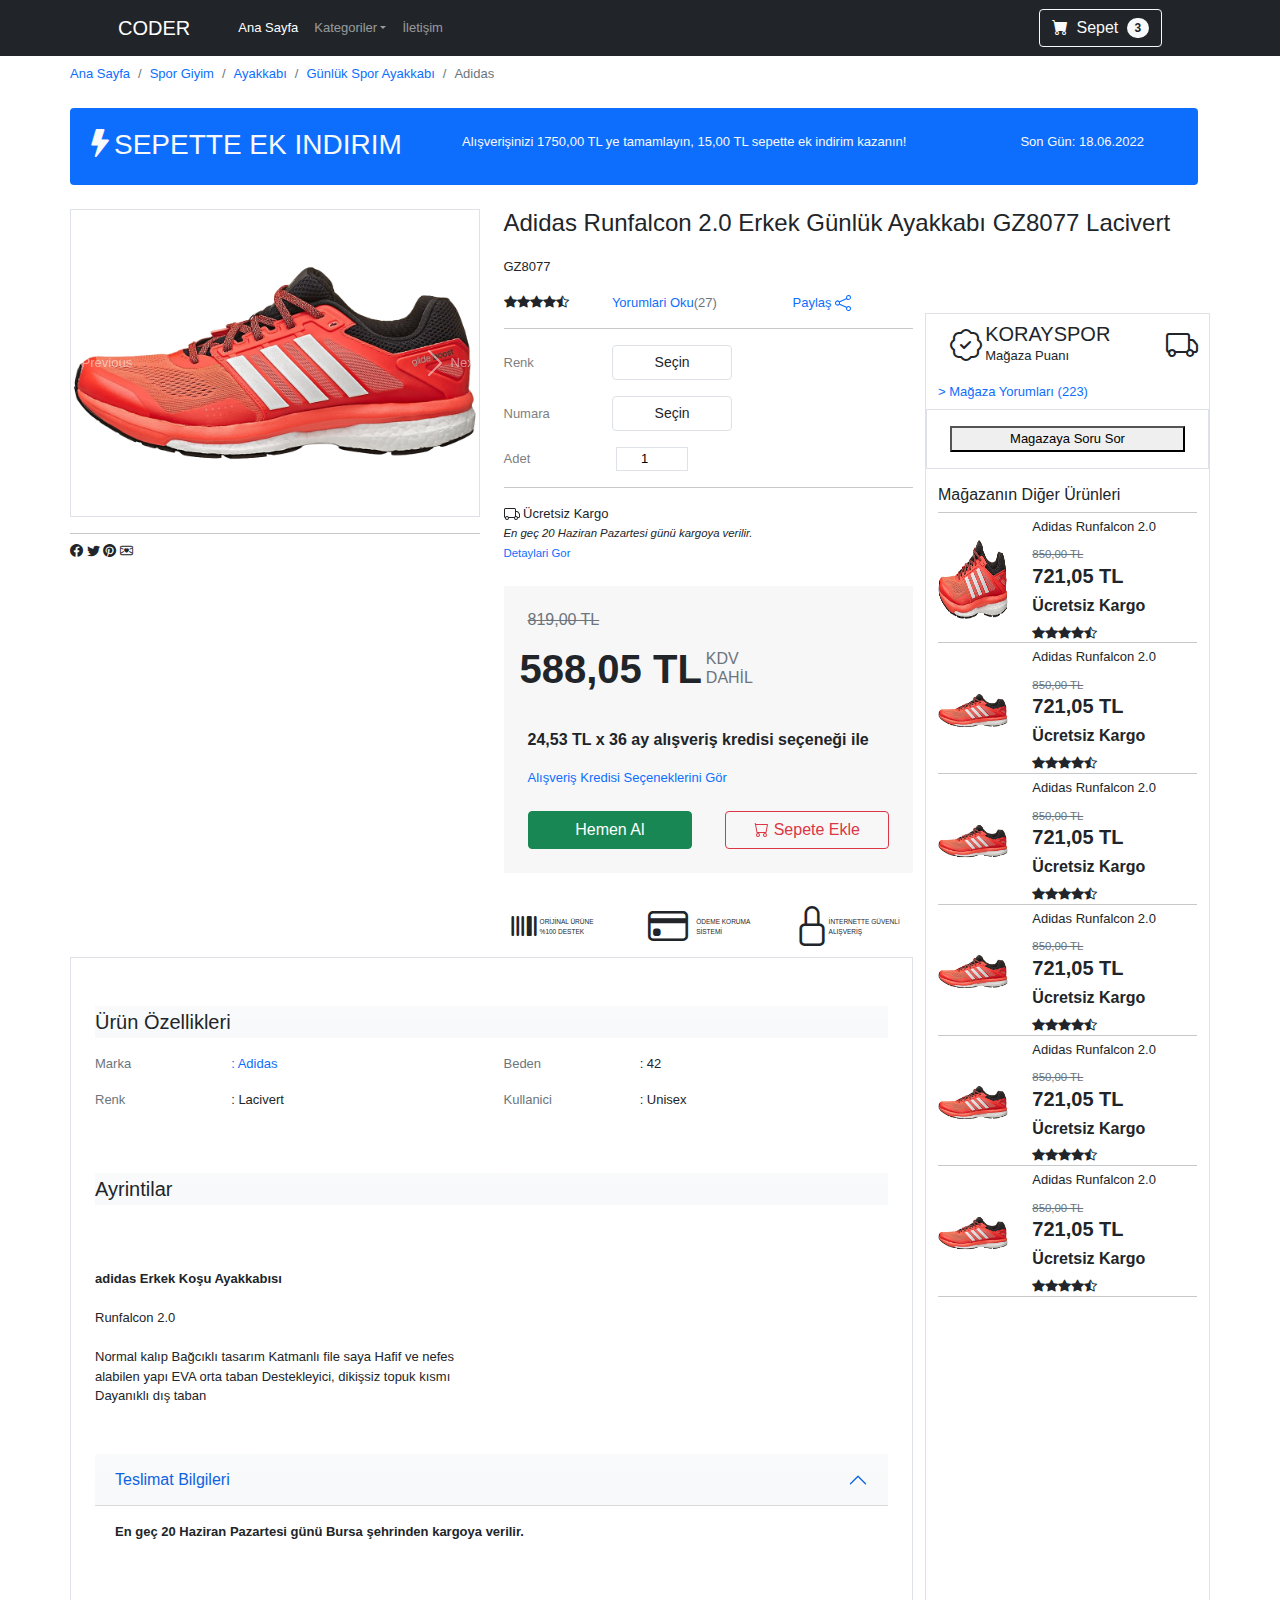
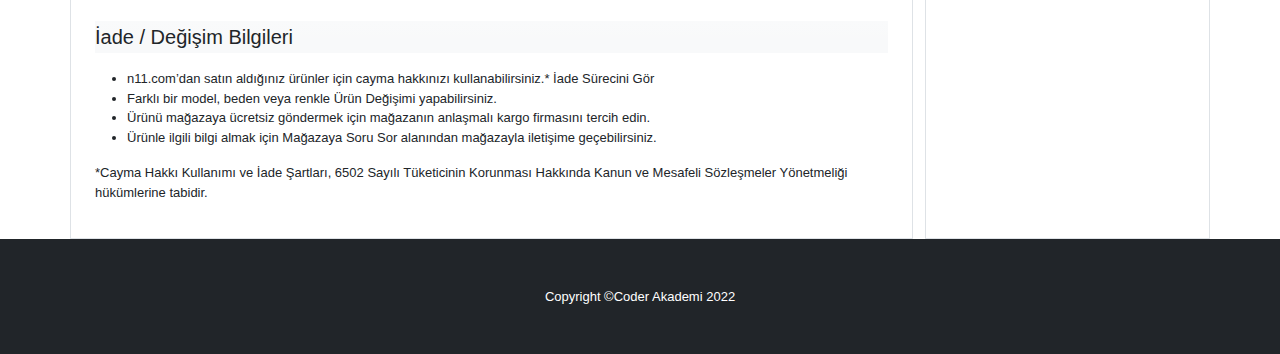
==== commit 71ef76bb: "Son hali" ====
--- a/index.html
+++ b/index.html
@@ -66,15 +66,28 @@
     </nav>
     <!-- Breadcrumb -->
 
+    <div class="container mb-4">
+        <div class=" row bg-primary text-light py-3 me-0 rounded">
+            <h3 class="fw-heavy d-flex ms-1 mt-1 col-6 col-xl-4"><i class="bi bi-lightning-fill"></i>SEPETTE EK INDIRIM
+            </h3>
+            <p class="col-5 d-flex mt-2 d-none d-xl-block">Alışverişinizi 1750,00 TL ye tamamlayın, 15,00 TL sepette ek
+                indirim
+                kazanın!
+            </p>
+            <p class="col-5 col-xl-2 justify-content-end text-right d-flex mt-2 ms-4 ms-md-5 ">Son Gün: 18.06.2022</p>
+        </div>
+
+    </div>
+    </div>
 
     <!-- Product -->
     <div class="container ">
         <div class="row">
-            <div class="left col-9">
-                <div class="row">
+            <div class="left col-lg-9 col-md-12">
+                <div class="row cerceve">
                     <div class="col">
                         <div class="urun-slider border">
-                            <div id="carouselExampleIndicators" class="carousel slide" data-ride="carousel">
+                            <div id="carouselExampleIndicators" class="carousel slide" data-bs-ride="carousel">
                                 <ol class="carousel-indicators">
                                     <li data-target="#carouselExampleIndicators" data-slide-to="0" class="active"></li>
                                     <li data-target="#carouselExampleIndicators" data-slide-to="1"></li>
@@ -82,13 +95,13 @@
                                 </ol>
                                 <div class="carousel-inner">
                                     <div class="carousel-item active">
-                                        <img class="d-block w-100" src="img/Product1.jpg" alt="First slide">
+                                        <img class="d-block w-100" src="img/product1.png" alt="First slide">
                                     </div>
                                     <div class="carousel-item">
-                                        <img class="d-block w-100" src="img/2.jpg" alt="Second slide">
+                                        <img class="d-block w-100" src="img/2.png" alt="Second slide">
                                     </div>
                                     <div class="carousel-item">
-                                        <img class="d-block w-100" src="img/" alt="Third slide">
+                                        <img class="d-block w-100" src="img/3.png" alt="Third slide">
                                     </div>
                                 </div>
                                 <a class="carousel-control-prev" href="#carouselExampleIndicators" role="button"
@@ -116,20 +129,24 @@
 
                     <div class="col">
 
-                        <h4 id="product-header">Adidas Runfalcon 2.0 Erkek Günlük Ayakkabı GZ8077 Lacivert
+                        <h4 class="fs-md-5 fs-sm-6 me-5 position-md-relative" id="product-header">Adidas
+                            Runfalcon 2.0 Erkek Günlük Ayakkabı
+                            GZ8077
+                            Lacivert
                         </h4>
-                        <p class="mt-4">GZ8077 </p>
+                        <div class="container pb-5 pb-md-3 d-lg-none"></div>
+                        <p class="mt-5 ">GZ8077 </p>
                         <div class="row ">
-                            <div class="star col-3  justify-content-end pr-1">
+                            <div class="star col-5 col-md-3 justify-content-end pr-1">
                                 <i class="bi bi-star-fill"></i><i class="bi bi-star-fill"></i><i
                                     class="bi bi-star-fill"></i><i class="bi bi-star-fill"></i><i
                                     class="bi bi-star-half"></i>
                             </div>
-                            <div class="comment d-flex ml-0 col-4 justify-content-start">
+                            <div class="comment d-flex col-7 col-md-5 justify-content-start">
                                 <a href="">Yorumlari Oku </a>
                                 <p class="text-secondary"> (27)</p>
                             </div>
-                            <div class="share col-3">
+                            <div class="share d-none d-md-block col-3">
                                 <a href="">Paylaş <svg xmlns="http://www.w3.org/2000/svg" width="16" height="16"
                                         fill="currentColor" class="bi bi-share" viewBox="0 0 16 16">
                                         <path
@@ -183,32 +200,32 @@
                         <div class="price-tag mt-4">
                             <h6 class="container mt-2 mb-0 pt-4 "><s class="text-secondary"> 819,00 TL</s>
                             </h6>
-                            <div class="row mt-0 ">
-                                <h1 class="mt-0 ms-2 fw-bold d-flex col justify-content-center pe-0">
-                                    588,05 TL</h1>
-                                <p class="col mt-1 fs-6 d-flex me-5 ps-0 text-secondary kdv">KDV
-                                    <br> DAHİL
+                            <div class="row mt-0 justify-content-start">
+                                <h1 class="mt-0 ms-2 fw-bold d-flex ms-3 mt-3 ">
+                                    588,05 TL<p class="text-secondary mt-1 fs-6 d-flex me-5 ps-1 fw-light"> KDV
+                                        <br> DAHİL</h1>
+
                                 </p>
                             </div>
 
 
                             <p class="container fw-bold fs-6">24,53 TL x 36 ay alışveriş kredisi seçeneği ile</p>
-                            <a class="ms-4" href="">Alışveriş Kredisi Seçeneklerini Gör</a>
+                            <a class="ms-4 row me-2" href="">Alışveriş Kredisi Seçeneklerini Gör</a>
                             <div class="row mx-2 mt-4 pb-4 justify-content-around">
-                                <button type="button" class="btn col-4 btn-success">Hemen Al</button>
-                                <button type="button" class="btn btn btn-outline-danger col-4"><svg
+                                <button type="button" class="btn col-5 col-xxl-4 btn-success">Hemen Al</button>
+                                <button type="button" class="btn btn btn-outline-danger col-5 col-xxl-4 "><svg
                                         xmlns="http://www.w3.org/2000/svg" width="16" height="16" fill="currentColor"
                                         class="bi bi-cart" viewBox="0 2 16 16">
                                         <path
                                             d="M0 1.5A.5.5 0 0 1 .5 1H2a.5.5 0 0 1 .485.379L2.89 3H14.5a.5.5 0 0 1 .491.592l-1.5 8A.5.5 0 0 1 13 12H4a.5.5 0 0 1-.491-.408L2.01 3.607 1.61 2H.5a.5.5 0 0 1-.5-.5zM3.102 4l1.313 7h8.17l1.313-7H3.102zM5 12a2 2 0 1 0 0 4 2 2 0 0 0 0-4zm7 0a2 2 0 1 0 0 4 2 2 0 0 0 0-4zm-7 1a1 1 0 1 1 0 2 1 1 0 0 1 0-2zm7 0a1 1 0 1 1 0 2 1 1 0 0 1 0-2z" />
                                     </svg> Sepete Ekle</button>
-                                <button class="col-1 border-1 rounded-circle gx-0">
+                                <button class="d-none d-xxl-block col-1 border-1 rounded-circle gx-0">
                                     <svg xmlns="http://www.w3.org/2000/svg" width="16" height="16" fill="currentColor"
                                         class="bi bi-heart" viewBox="0 0 16 16">
                                         <path
                                             d="m8 2.748-.717-.737C5.6.281 2.514.878 1.4 3.053c-.523 1.023-.641 2.5.314 4.385.92 1.815 2.834 3.989 6.286 6.357 3.452-2.368 5.365-4.542 6.286-6.357.955-1.886.838-3.362.314-4.385C13.486.878 10.4.28 8.717 2.01L8 2.748zM8 15C-7.333 4.868 3.279-3.04 7.824 1.143c.06.055.119.112.176.171a3.12 3.12 0 0 1 .176-.17C12.72-3.042 23.333 4.867 8 15z" />
                                     </svg></button>
-                                <button class="col-1 border-1 rounded-circle gx-0 "><svg
+                                <button class="d-none d-xxl-block col-1 border-1 rounded-circle gx-0 "><svg
                                         xmlns="http://www.w3.org/2000/svg" width="16" height="16" fill="currentColor"
                                         class="bi bi-bell" viewBox="0 0 16 16">
                                         <path
@@ -287,8 +304,31 @@
                             Dayanıklı dış taban
 
                         </p>
-                        <h5 class="bg-light bg-gradient mt-5 mb-3 py-1">Teslimat Bilgileri</h5>
-                        <p>En geç 20 Haziran Pazartesi günü Bursa şehrinden kargoya verilir.
+
+                        <div class="accordion mt-5 -0" id="accordionExample">
+                            <div class="accordion-item border-0 ">
+                                <h2 class="accordion-header text-" id="flush-headingTw">
+                                    <button class="accordion-button bg-light bg-gradient" type="button"
+                                        data-bs-toggle="collapse" data-bs-target="#collapseOne" aria-expanded="false"
+                                        aria-controls="collapseOne">
+                                        Teslimat Bilgileri
+                                    </button>
+                                </h2>
+                                <div id="collapseOne" class="accordion-collapse collapse show"
+                                    aria-labelledby="headingOne" data-bs-parent="#accordionExample">
+                                    <div class="accordion-body">
+                                        <strong>
+                                            <p>En geç 20 Haziran Pazartesi günü Bursa şehrinden kargoya verilir.
+                                        </strong>
+                                    </div>
+                                </div>
+                            </div>
+
+
+                        </div>
+
+
+
                         </p>
                         <h5 class="bg-light bg-gradient mt-5 mb-3 py-1">İade / Değişim Bilgileri </h5>
                         <ul>
@@ -319,16 +359,16 @@
 
             <div class="container right col-3 border">
 
-                <div class="row mt-2">
+                <div class="row mx-auto mt-2">
                     <div class="col-2">
-                        <i class="bi bi-patch-check "></i>
-                    </div>
-                    <div class="col-8 ps-0">
+                        <i class="bi bi-patch-check fs-2"></i>
+                    </div>
+                    <div class="col-8 ps-3 ps-xl-1 ">
                         <h5 class="mb-0">KORAYSPOR</h5>
                         <p>Mağaza Puanı</p>
                     </div>
                     <div class="col-2">
-                        <i class="bi bi-truck"></i>
+                        <i class="bi bi-truck fs-2"></i>
                     </div>
                 </div>
                 <a href="">> Mağaza Yorumları (223)</a>
@@ -339,82 +379,82 @@
                 <hr class="mt-0 mb-1">
 
                 <div class="kutu row">
-                    <img class="col-4 m-auto" src="img/Product1.jpg" alt="">
-
-
-                    <div class="col-8 small-box">
-                        <p class="mb-2">Adidas Runfalcon 2.0 </p>
-                        <small><s class="my-0 text-secondary">850,00 TL</s></small>
-                        <h5 class="fw-bold">721,05 TL</h5>
-                        <h6 class="fw-bold">Ücretsiz Kargo</h6>
-                        <i class="bi bi-star-fill"></i><i class="bi bi-star-fill"></i><i class="bi bi-star-fill"></i><i
-                            class="bi bi-star-fill"></i><i class="bi bi-star-half"></i>
-                    </div>
-
-                </div>
-                <hr class="mt-0 mb-1">
-                <div class="kutu row">
-                    <img class="col-4 m-auto" src="img/Product1.jpg" alt="">
-
-
-                    <div class="col-8 small-box">
-                        <p class="mb-2">Adidas Runfalcon 2.0 </p>
-                        <small><s class="my-0 text-secondary">850,00 TL</s></small>
-                        <h5 class="fw-bold">721,05 TL</h5>
-                        <h6 class="fw-bold">Ücretsiz Kargo</h6>
-                        <i class="bi bi-star-fill"></i><i class="bi bi-star-fill"></i><i class="bi bi-star-fill"></i><i
-                            class="bi bi-star-fill"></i><i class="bi bi-star-half"></i>
-                    </div>
-
-                </div>
-                <hr class="mt-0 mb-1">
-                <div class="kutu row">
-                    <img class="col-4 m-auto" src="img/Product1.jpg" alt="">
-
-
-                    <div class="col-8 small-box">
-                        <p class="mb-2">Adidas Runfalcon 2.0 </p>
-                        <small><s class="my-0 text-secondary">850,00 TL</s></small>
-                        <h5 class="fw-bold">721,05 TL</h5>
-                        <h6 class="fw-bold">Ücretsiz Kargo</h6>
-                        <i class="bi bi-star-fill"></i><i class="bi bi-star-fill"></i><i class="bi bi-star-fill"></i><i
-                            class="bi bi-star-fill"></i><i class="bi bi-star-half"></i>
-                    </div>
-
-                </div>
-                <hr class="mt-0 mb-1">
-                <div class="kutu row">
-                    <img class="col-4 m-auto" src="img/Product1.jpg" alt="">
-
-
-                    <div class="col-8 small-box">
-                        <p class="mb-2">Adidas Runfalcon 2.0 </p>
-                        <small><s class="my-0 text-secondary">850,00 TL</s></small>
-                        <h5 class="fw-bold">721,05 TL</h5>
-                        <h6 class="fw-bold">Ücretsiz Kargo</h6>
-                        <i class="bi bi-star-fill"></i><i class="bi bi-star-fill"></i><i class="bi bi-star-fill"></i><i
-                            class="bi bi-star-fill"></i><i class="bi bi-star-half"></i>
-                    </div>
-
-                </div>
-                <hr class="mt-0 mb-1">
-                <div class="kutu row">
-                    <img class="col-4 m-auto" src="img/Product1.jpg" alt="">
-
-
-                    <div class="col-8 small-box">
-                        <p class="mb-2">Adidas Runfalcon 2.0 </p>
-                        <small><s class="my-0 text-secondary">850,00 TL</s></small>
-                        <h5 class="fw-bold">721,05 TL</h5>
-                        <h6 class="fw-bold">Ücretsiz Kargo</h6>
-                        <i class="bi bi-star-fill"></i><i class="bi bi-star-fill"></i><i class="bi bi-star-fill"></i><i
-                            class="bi bi-star-fill"></i><i class="bi bi-star-half"></i>
-                    </div>
-
-                </div>
-                <hr class="mt-0 mb-1">
-                <div class="kutu row">
-                    <img class="col-4 m-auto" src="img/Product1.jpg" alt="">
+                    <img class="col-4" src="img/product1.png" alt="">
+
+
+                    <div class="col-8 small-box">
+                        <p class="mb-2">Adidas Runfalcon 2.0 </p>
+                        <small><s class="my-0 text-secondary">850,00 TL</s></small>
+                        <h5 class="fw-bold">721,05 TL</h5>
+                        <h6 class="fw-bold">Ücretsiz Kargo</h6>
+                        <i class="bi bi-star-fill"></i><i class="bi bi-star-fill"></i><i class="bi bi-star-fill"></i><i
+                            class="bi bi-star-fill"></i><i class="bi bi-star-half"></i>
+                    </div>
+
+                </div>
+                <hr class="mt-0 mb-1">
+                <div class="kutu row">
+                    <img class="col-4 m-auto" src="img/product1.png" alt="">
+
+
+                    <div class="col-8 small-box">
+                        <p class="mb-2">Adidas Runfalcon 2.0 </p>
+                        <small><s class="my-0 text-secondary">850,00 TL</s></small>
+                        <h5 class="fw-bold">721,05 TL</h5>
+                        <h6 class="fw-bold">Ücretsiz Kargo</h6>
+                        <i class="bi bi-star-fill"></i><i class="bi bi-star-fill"></i><i class="bi bi-star-fill"></i><i
+                            class="bi bi-star-fill"></i><i class="bi bi-star-half"></i>
+                    </div>
+
+                </div>
+                <hr class="mt-0 mb-1">
+                <div class="kutu row">
+                    <img class="col-4 m-auto" src="img/product1.png" alt="">
+
+
+                    <div class="col-8 small-box">
+                        <p class="mb-2">Adidas Runfalcon 2.0 </p>
+                        <small><s class="my-0 text-secondary">850,00 TL</s></small>
+                        <h5 class="fw-bold">721,05 TL</h5>
+                        <h6 class="fw-bold">Ücretsiz Kargo</h6>
+                        <i class="bi bi-star-fill"></i><i class="bi bi-star-fill"></i><i class="bi bi-star-fill"></i><i
+                            class="bi bi-star-fill"></i><i class="bi bi-star-half"></i>
+                    </div>
+
+                </div>
+                <hr class="mt-0 mb-1">
+                <div class="kutu row">
+                    <img class="col-4 m-auto" src="img/product1.png" alt="">
+
+
+                    <div class="col-8 small-box">
+                        <p class="mb-2">Adidas Runfalcon 2.0 </p>
+                        <small><s class="my-0 text-secondary">850,00 TL</s></small>
+                        <h5 class="fw-bold">721,05 TL</h5>
+                        <h6 class="fw-bold">Ücretsiz Kargo</h6>
+                        <i class="bi bi-star-fill"></i><i class="bi bi-star-fill"></i><i class="bi bi-star-fill"></i><i
+                            class="bi bi-star-fill"></i><i class="bi bi-star-half"></i>
+                    </div>
+
+                </div>
+                <hr class="mt-0 mb-1">
+                <div class="kutu row">
+                    <img class="col-4 m-auto" src="img/product1.png" alt="">
+
+
+                    <div class="col-8 small-box">
+                        <p class="mb-2">Adidas Runfalcon 2.0 </p>
+                        <small><s class="my-0 text-secondary">850,00 TL</s></small>
+                        <h5 class="fw-bold">721,05 TL</h5>
+                        <h6 class="fw-bold">Ücretsiz Kargo</h6>
+                        <i class="bi bi-star-fill"></i><i class="bi bi-star-fill"></i><i class="bi bi-star-fill"></i><i
+                            class="bi bi-star-fill"></i><i class="bi bi-star-half"></i>
+                    </div>
+
+                </div>
+                <hr class="mt-0 mb-1">
+                <div class="kutu row">
+                    <img class="col-4 m-auto" src="img/product1.png" alt="">
 
 
                     <div class="col-8 small-box">
--- a/css/product.css
+++ b/css/product.css
@@ -1,13 +1,19 @@
 body {
     font-family: Arial, Helvetica, sans-serif;
+    font-size: 13px;
 }
 
 #product-header {
     position: absolute;
 }
 
+.left {
+    padding-left: 0;
+}
+
 .right {
     margin-top: 8em;
+
 }
 
 .form-control {
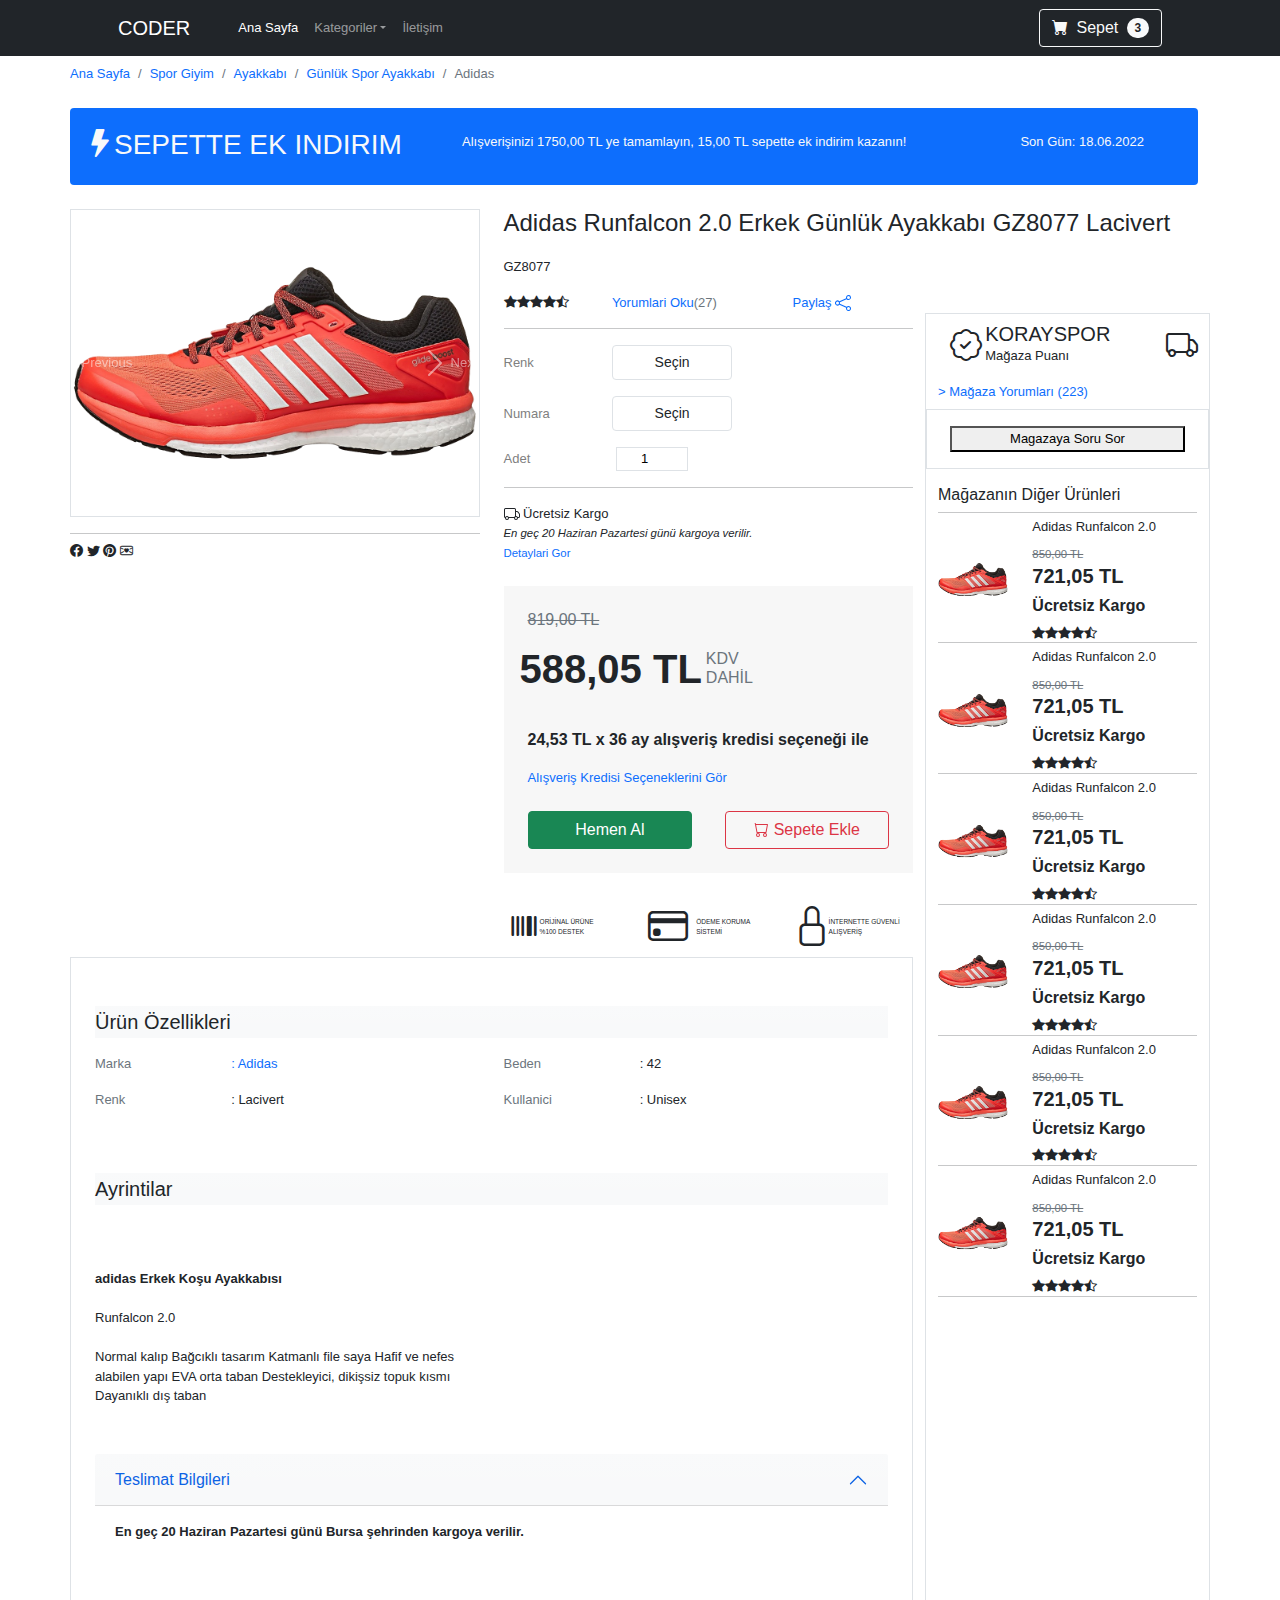
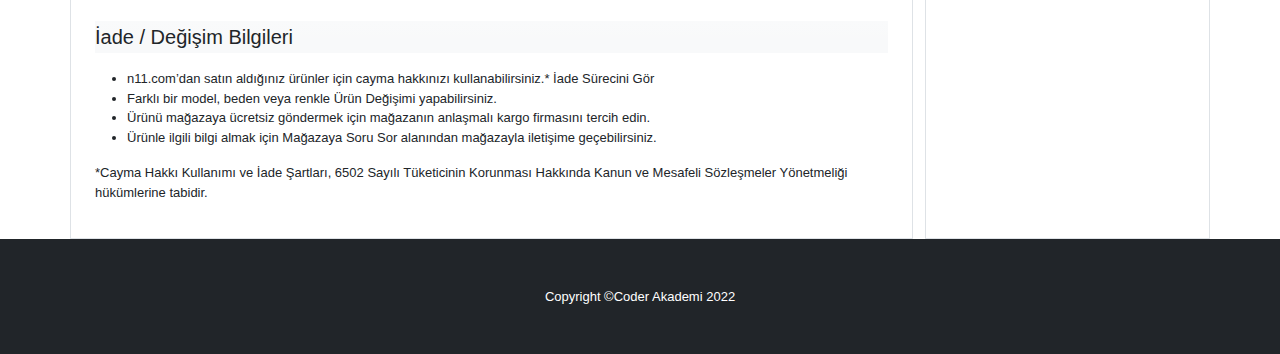
==== commit d9d6dd7d: "Son" ====
--- a/index.html
+++ b/index.html
@@ -379,7 +379,7 @@
                 <hr class="mt-0 mb-1">
 
                 <div class="kutu row">
-                    <img class="col-4" src="img/product1.png" alt="">
+                    <img class="col-4 m-auto" src="img/product1.png" alt="">
 
 
                     <div class="col-8 small-box">
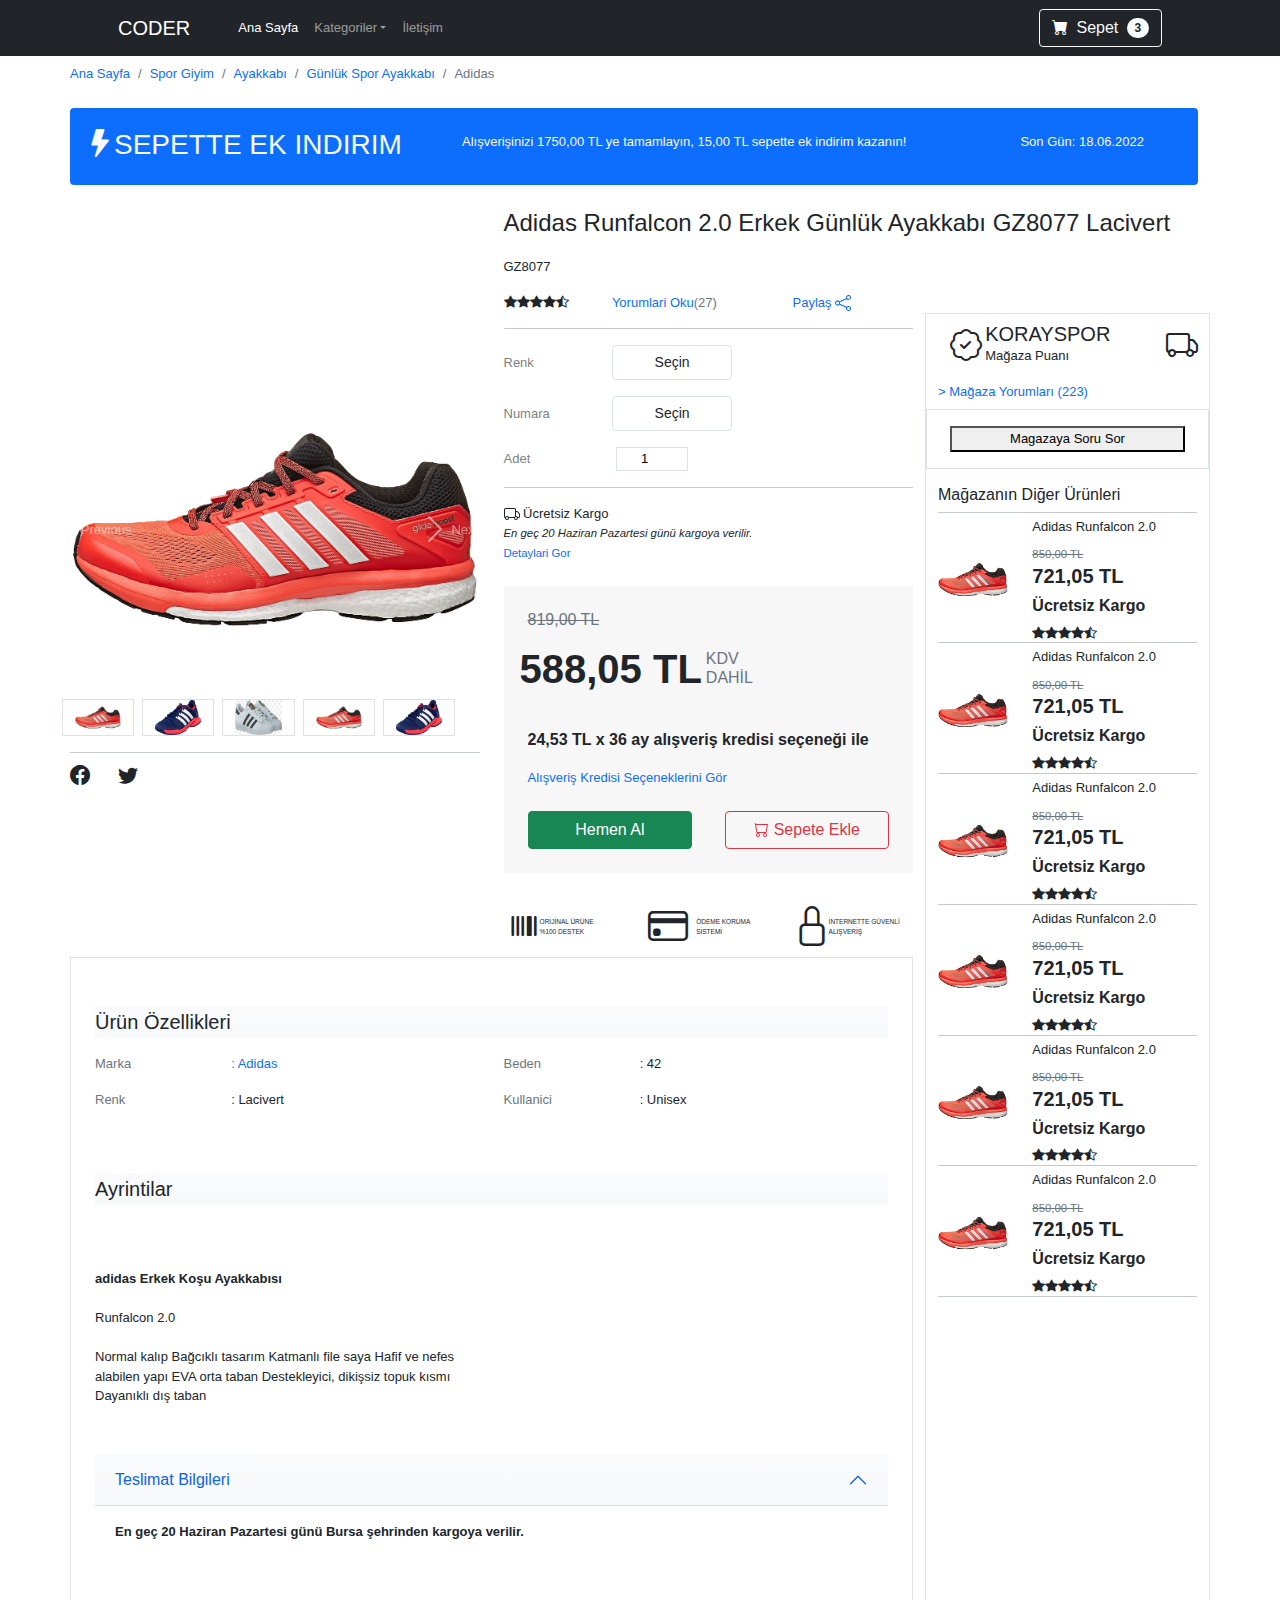
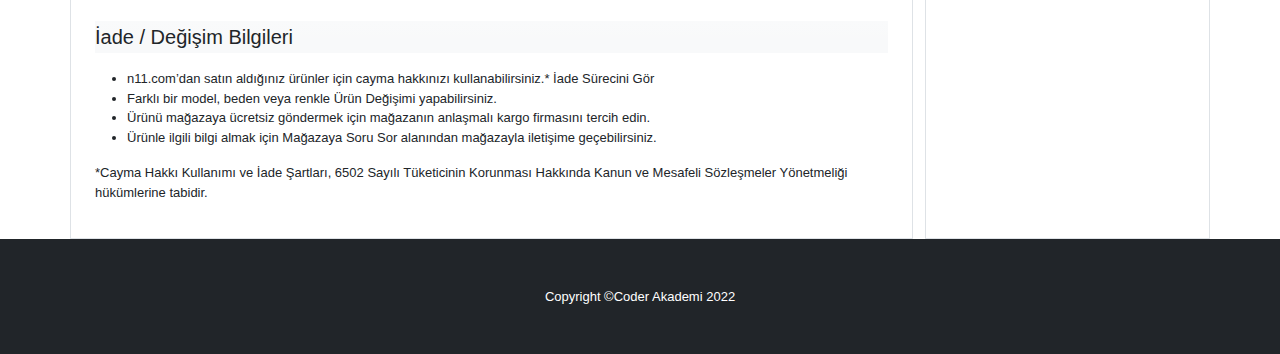
==== commit bcb4d798: "Responsive yapildi ve pinterest logosu konuldu" ====
--- a/index.html
+++ b/index.html
@@ -68,7 +68,9 @@
 
     <div class="container mb-4">
         <div class=" row bg-primary text-light py-3 me-0 rounded">
-            <h3 class="fw-heavy d-flex ms-1 mt-1 col-6 col-xl-4"><i class="bi bi-lightning-fill"></i>SEPETTE EK INDIRIM
+            <h3 class="fw-heavy d-flex ms-1 mt-1 col-6 col-xl-4 text-nowrap"><i class="bi bi-lightning-fill"></i>SEPETTE
+                EK
+                INDIRIM
             </h3>
             <p class="col-5 d-flex mt-2 d-none d-xl-block">Alışverişinizi 1750,00 TL ye tamamlayın, 15,00 TL sepette ek
                 indirim
@@ -85,8 +87,8 @@
         <div class="row">
             <div class="left col-lg-9 col-md-12">
                 <div class="row cerceve">
-                    <div class="col">
-                        <div class="urun-slider border">
+                    <div class="col-12 col-md-6 my-auto">
+                        <div class="urun-slider ">
                             <div id="carouselExampleIndicators" class="carousel slide" data-bs-ride="carousel">
                                 <ol class="carousel-indicators">
                                     <li data-target="#carouselExampleIndicators" data-slide-to="0" class="active"></li>
@@ -118,16 +120,26 @@
 
                         </div>
 
+                        <div class="row mt-3">
+                            <img class="col-2 border mx-1" src="img/product1.png" alt="">
+                            <img class="col-2 border mx-1" src="img/2.png" alt="">
+                            <img class="col-2 border mx-1" src="img/3.png" alt="">
+                            <img class="col-2 border mx-1" src="img/product1.png" alt="">
+                            <img class="col-2 border mx-1" src="img/2.png" alt="">
+
+                        </div>
                         <hr class="mb-2">
-
-                        <i class="bi bi-facebook"></i>
-                        <i class="bi bi-twitter"></i>
-                        <i class="bi bi-pinterest"></i>
-                        <i class="bi bi-envelope-heart"></i>
-
-                    </div>
-
-                    <div class="col">
+                        <div class="row container d-none d-md-block justify-content-start ps-0">
+                            <i class="bi bi-facebook fs-5 col-2 me-0"></i>
+                            <i class="bi bi-twitter fs-5 col-xl-2 ms-0 me-1"></i>
+                            <img class="col-2 pinterest pb-2 ms-0  align-items-center"
+                                src="https://cdn-icons-png.flaticon.com/512/174/174863.png" alt="">
+                        </div>
+
+
+                    </div>
+
+                    <div class="col-12 col-md-6">
 
                         <h4 class="fs-md-5 fs-sm-6 me-5 position-md-relative" id="product-header">Adidas
                             Runfalcon 2.0 Erkek Günlük Ayakkabı
@@ -142,7 +154,7 @@
                                     class="bi bi-star-fill"></i><i class="bi bi-star-fill"></i><i
                                     class="bi bi-star-half"></i>
                             </div>
-                            <div class="comment d-flex col-7 col-md-5 justify-content-start">
+                            <div class="comment d-flex col-5 col-md-5 justify-content-end justify-content-md-start">
                                 <a href="">Yorumlari Oku </a>
                                 <p class="text-secondary"> (27)</p>
                             </div>
@@ -357,7 +369,7 @@
                 <!-- PRODUCT INFO -->
             </div>
 
-            <div class="container right col-3 border">
+            <div class="container right col-3 border d-none d-md-block">
 
                 <div class="row mx-auto mt-2">
                     <div class="col-2">
@@ -378,7 +390,7 @@
                 <h6 class="pt-2">Mağazanın Diğer Ürünleri</h6>
                 <hr class="mt-0 mb-1">
 
-                <div class="kutu row">
+                <div class="kutu row align-items-center">
                     <img class="col-4 m-auto" src="img/product1.png" alt="">
 
 
--- a/css/product.css
+++ b/css/product.css
@@ -39,4 +39,8 @@
 
 .kutu:hover {
     background-color: #f7f7f7;
+}
+
+.pinterest {
+    max-width: 3.5em;
 }